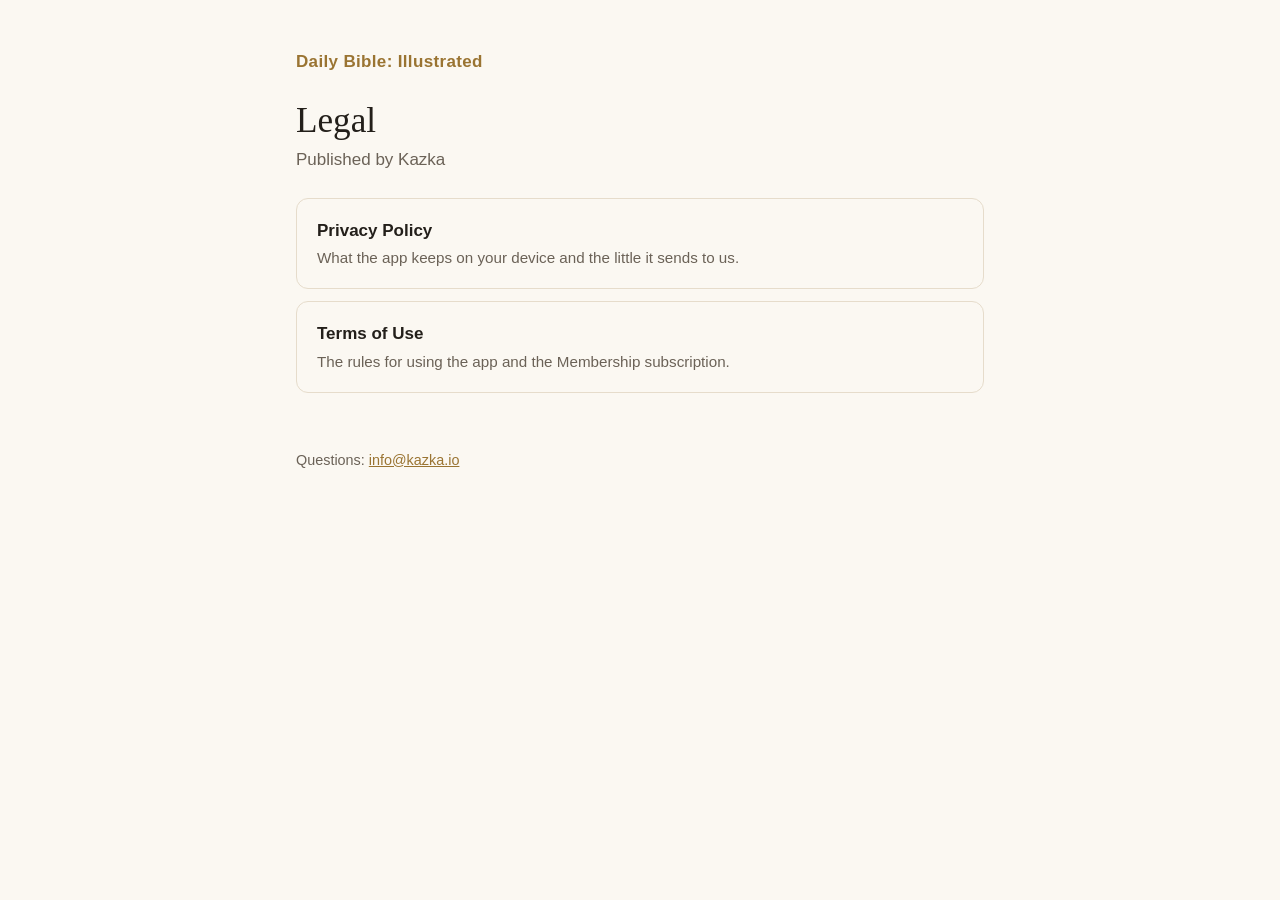
==== index.html @ 5cef1a8d "docs: privacy policy and terms of use for Daily Bible Co-Authored-By: Claude Opus 5.5 <noreply@anthr" ====
<!doctype html><html lang="en"><head><meta charset="utf-8"><meta name="viewport" content="width=device-width,initial-scale=1">
<title>Daily Bible: Illustrated · Legal</title><link rel="stylesheet" href="style.css"></head><body><main>
<header><a href="./">Daily Bible: Illustrated</a></header>
<h1>Legal</h1><p class="date">Published by Kazka</p>
<div class="cards">
<a href="privacy/"><strong>Privacy Policy</strong><span>What the app keeps on your device and the little it sends to us.</span></a>
<a href="terms/"><strong>Terms of Use</strong><span>The rules for using the app and the Membership subscription.</span></a>
</div>
<footer>Questions: <a href="mailto:info@kazka.io">info@kazka.io</a></footer>
</main></body></html>
---- style.css ----
:root{--bg:#FBF8F2;--fg:#231F1A;--muted:#6B6257;--accent:#9A7432;--line:#E6DCCB}
@media (prefers-color-scheme:dark){:root{--bg:#0F0D0B;--fg:#EFE7DA;--muted:#A89C8B;--accent:#D9B46A;--line:#2C261F}}
*{box-sizing:border-box}
body{margin:0;background:var(--bg);color:var(--fg);font:17px/1.65 -apple-system,BlinkMacSystemFont,"Segoe UI",Roboto,sans-serif}
main{max-width:720px;margin:0 auto;padding:48px 16px 80px}
header a{color:var(--accent);text-decoration:none;font-weight:600;letter-spacing:.02em}
h1{font-family:Georgia,"Times New Roman",serif;font-weight:500;font-size:2.2rem;line-height:1.2;margin:24px 0 4px}
h2{font-family:Georgia,"Times New Roman",serif;font-weight:500;font-size:1.35rem;margin:40px 0 8px;padding-top:16px;border-top:1px solid var(--line)}
.date{color:var(--muted);margin:0 0 24px}
a{color:var(--accent)}
li{margin:4px 0}
footer{margin-top:56px;color:var(--muted);font-size:.9rem}
.cards a{display:block;padding:18px 20px;margin:12px 0;border:1px solid var(--line);border-radius:12px;text-decoration:none;color:var(--fg)}
.cards a span{display:block;color:var(--muted);font-size:.95rem}
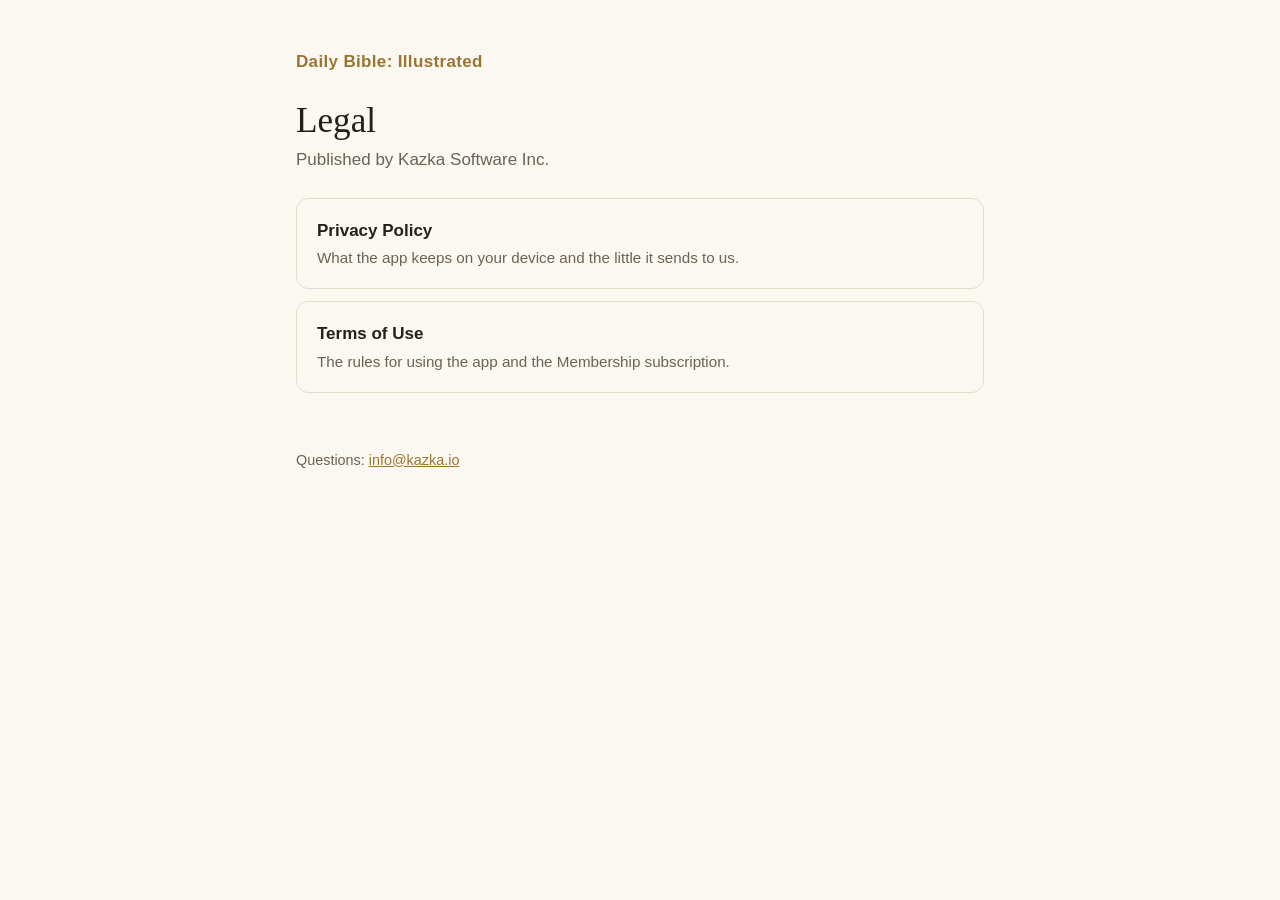
==== commit 61725c33: "docs: name the publisher Kazka Software Inc. Co-Authored-By: Claude Opus 5.5 <noreply@anthropic.com>" ====
--- a/index.html
+++ b/index.html
@@ -1,7 +1,7 @@
 <!doctype html><html lang="en"><head><meta charset="utf-8"><meta name="viewport" content="width=device-width,initial-scale=1">
 <title>Daily Bible: Illustrated · Legal</title><link rel="stylesheet" href="style.css"></head><body><main>
 <header><a href="./">Daily Bible: Illustrated</a></header>
-<h1>Legal</h1><p class="date">Published by Kazka</p>
+<h1>Legal</h1><p class="date">Published by Kazka Software Inc.</p>
 <div class="cards">
 <a href="privacy/"><strong>Privacy Policy</strong><span>What the app keeps on your device and the little it sends to us.</span></a>
 <a href="terms/"><strong>Terms of Use</strong><span>The rules for using the app and the Membership subscription.</span></a>
